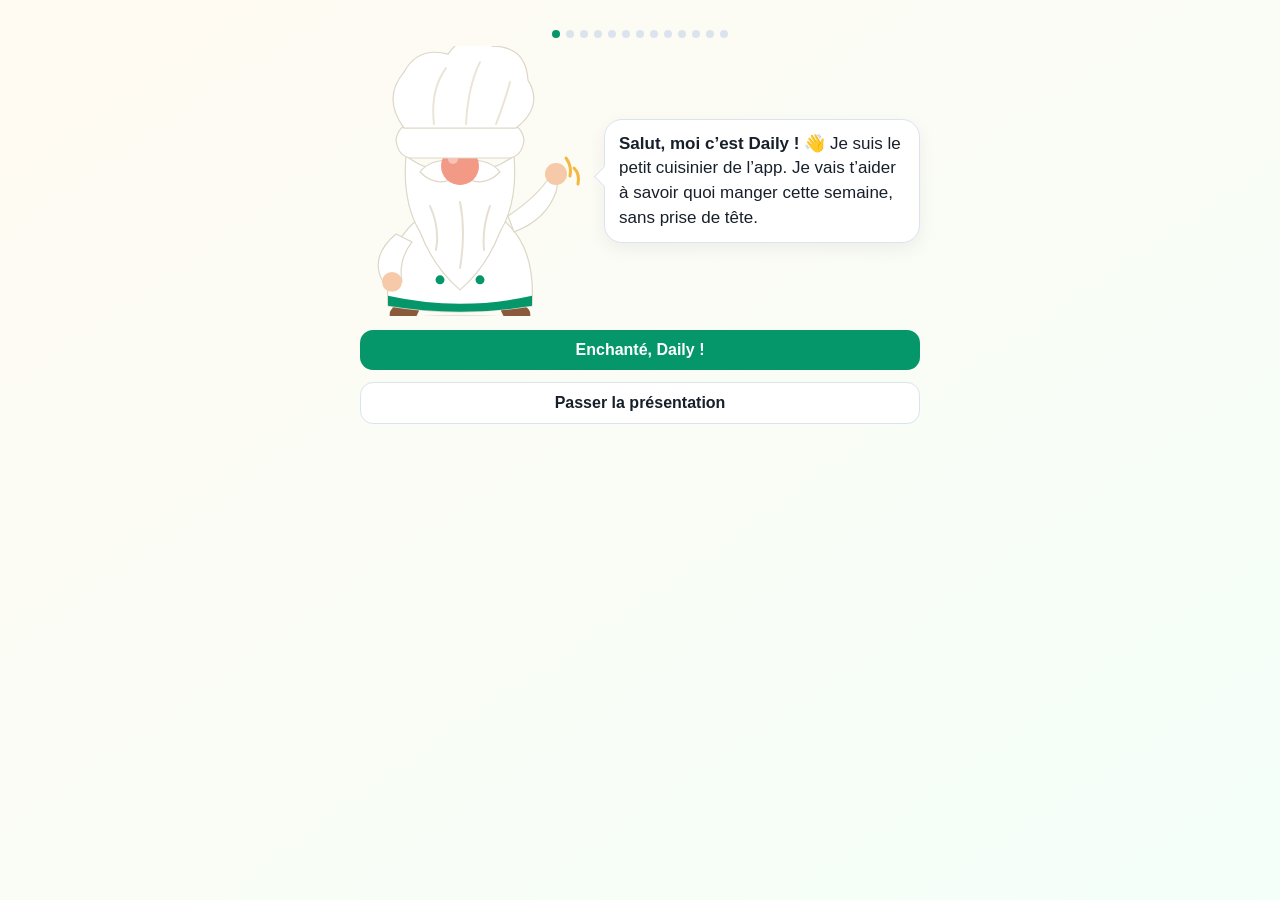
==== index.html @ 08488a94 "5.56.0 : anti-gaspi en option dans Ma semaine — dernier swipe = repas fait avec les restes, placé le" ====
<!doctype html><html lang="fr"><head><meta charset="utf-8"><meta name="viewport" content="width=device-width,initial-scale=1,viewport-fit=cover"><meta name="theme-color" content="#059669"><title>Swipe Repas Beta 5.56.0</title><link rel="icon" href="./assets/icons/icon-32.png?v=5560"><link rel="manifest" href="./manifest.webmanifest"><link rel="apple-touch-icon" href="./assets/icons/icon-180.png?v=5560"><meta name="apple-mobile-web-app-capable" content="yes"><meta name="apple-mobile-web-app-status-bar-style" content="default"><link rel="stylesheet" href="./css/app.css?v=5560"></head><body><main id="app"><div class="daily-loading"><img class="daily-fig bob" src="./assets/daily/daily-lit.svg" alt="Daily, le gnome cuisinier"><p>Daily feuillette ses livres de recettes…</p></div></main><button id="installPwa" class="install-pwa" hidden>📲 Installer Swipe Repas</button><script src="./js/app.js?v=5560"></script></body></html>
---- css/app.css ----
:root{--green:#059669;--green2:#10b981;--mint:#d1fae5;--ink:#17202a;--muted:#64748b;--border:#dbe4ee;--coral:#ff6b5f;--amber:#f59e0b;--bg:#f8fafc}*{box-sizing:border-box}body{margin:0;font-family:Segoe UI,Arial,sans-serif;color:var(--ink);background:linear-gradient(145deg,#fffaf2,#f4fff9);min-height:100vh}button,input,select,textarea{font:inherit}button{cursor:pointer}#app{max-width:980px;margin:auto;padding:24px 20px 120px}.brand{display:flex;gap:15px;align-items:center}.brand img{width:58px}.muted{color:var(--muted)}.eyebrow{font-size:12px;font-weight:900;color:var(--green);letter-spacing:.08em}.panel,.swipe-card,.plan-card,.search-card,.stock-card{background:#fff;border:1px solid var(--border);border-radius:22px;padding:18px;box-shadow:0 10px 30px #0f172a0f;margin:14px 0}.grid2{display:grid;grid-template-columns:1fr 1fr;gap:14px}.field{display:grid;gap:7px}.field label{font-weight:800}.field input,.field select,.field textarea,.shop-row input{padding:12px;border:1px solid var(--border);border-radius:12px;background:#fff;min-width:0}.btn,.chip,.choice{border:0;border-radius:13px;padding:11px 14px;font-weight:800}.btn{background:var(--green);color:#fff}.btn.secondary,.chip,.choice{background:#fff;color:var(--ink);border:1px solid var(--border)}.wide{width:100%}.actions,.chips{display:flex;gap:8px;flex-wrap:wrap}.choice.on,.chip.on{background:var(--mint);border-color:var(--green)}.nav{position:fixed;bottom:0;left:0;right:0;background:#fff;border-top:1px solid var(--border);display:flex;justify-content:center;z-index:10;overflow-x:auto}.nav button{padding:11px 13px;border:0;background:#fff;white-space:nowrap}.nav button.on{color:var(--green);font-weight:900}.home-actions{display:grid;grid-template-columns:1fr 1fr;gap:12px}.home-choice{padding:20px;border-radius:18px;border:1px solid var(--border);background:#fff;text-align:left}.home-choice.primary{background:linear-gradient(135deg,#ecfdf5,#fff)}.home-choice span{font-size:30px;display:block}.home-choice b,.home-choice small{display:block}.swipe-card{padding:0;overflow:hidden;text-align:center}.swipe-visual{height:330px;background:#eef2f7}.swipe-visual img{width:100%;height:100%;object-fit:cover}.swipe-body{padding:20px}.swipe-actions{display:flex;justify-content:center;gap:48px}.round{width:72px;height:72px;border-radius:50%;font-size:30px;background:#fff;border:3px solid}.phase{text-align:center}.plan-card{display:grid;grid-template-columns:120px 1fr;gap:14px}.plan-thumb{height:110px;border-radius:16px;overflow:hidden;background:#eee}.plan-thumb img,.search-img img{width:100%;height:100%;object-fit:cover}.danger{color:#be123c!important}.search-card{display:grid;grid-template-columns:95px 1fr;gap:14px}.search-img{height:88px;border-radius:14px;overflow:hidden;background:#eee}.shop-row{display:grid;grid-template-columns:28px 1fr 100px 75px 38px;gap:7px;align-items:center;margin:8px 0}.shop-row.done{opacity:.55}.shop-row.done input:not([type=checkbox]){text-decoration:line-through}.stock-card{display:grid;grid-template-columns:1fr auto auto;align-items:center;gap:10px;padding:12px;margin:8px 0}.toast{position:fixed;top:18px;left:50%;transform:translateX(-50%);background:#17202a;color:#fff;padding:12px 18px;border-radius:999px;z-index:99;max-width:90%;text-align:center}.modal{position:fixed;inset:0;background:#0008;z-index:30;overflow:auto;padding:20px}.sheet{max-width:760px;margin:auto;background:#fff;border-radius:22px;padding:20px}.hero{width:100%;height:270px;object-fit:cover;border-radius:16px}.step{display:grid;grid-template-columns:34px 1fr;gap:10px;padding:12px;border:1px solid var(--border);border-radius:14px;margin:8px 0}.step>span{width:32px;height:32px;border-radius:50%;background:var(--mint);display:grid;place-items:center;font-weight:900}.short-box{background:#111827;color:#fff;border-radius:18px;padding:18px;margin-top:14px}.cook-step{font-size:20px;line-height:1.45;padding:24px;border-radius:18px;background:#ecfdf5}.notice{background:#fff7ed;border:1px solid #fed7aa;padding:13px;border-radius:14px}.empty{text-align:center;padding:35px}.progress{height:8px;background:#e5e7eb;border-radius:10px;overflow:hidden}.progress i{display:block;height:100%;background:var(--green)}@media(max-width:700px){#app{padding:16px 12px 108px}.grid2,.home-actions{grid-template-columns:1fr}.swipe-visual{height:250px}.plan-card{grid-template-columns:90px 1fr}.plan-thumb{height:90px}.shop-row{grid-template-columns:24px 1fr 65px 56px 32px}.shop-row input{padding:8px 5px;font-size:12px}.nav button{font-size:12px;padding:10px 8px}}

.slide-nav{display:flex;justify-content:space-between;gap:12px;margin-top:18px}.day-block{background:#ffffff80;border:1px solid var(--border);border-radius:24px;padding:14px;margin:16px 0}.empty-slot{opacity:.65}.manual-item{display:flex;justify-content:space-between;align-items:center;gap:12px;padding:10px;border-bottom:1px solid var(--border)}

/* 5.19 candidate GitHub: Shorts video postponed; stable features kept. */

.swipe-backbar{display:flex;justify-content:flex-start;margin:4px 0 10px}.swipe-backbar .btn{min-width:110px}

/* 5.20.0 - verification Je cuisine maintenant */
.validation-row{display:grid;grid-template-columns:minmax(0,1fr) auto;gap:7px 12px;align-items:center;padding:12px;border:1px solid var(--border);border-radius:14px;margin:9px 0}.validation-row small{grid-column:1/-1;color:var(--muted)}.validation-row.ok{background:#ecfdf5;border-color:#a7f3d0}.validation-row.miss{background:#fff7ed;border-color:#fed7aa}

.check-actions,.confirm-stock{display:flex;gap:8px;flex-wrap:wrap;margin-top:6px}.validation-row .check-actions,.validation-row .sub-zone,.validation-row .confirm-stock{grid-column:1/-1}.confirm-stock input,.confirm-stock select{padding:10px;border:1px solid var(--border);border-radius:10px}.sub-zone{margin-top:8px;padding-top:8px;border-top:1px dashed #fed7aa}

/* 5.22 mobile swipe + PWA */
.swipe-card{touch-action:pan-y;user-select:none;-webkit-user-select:none;transition:transform .18s ease,opacity .18s ease,box-shadow .18s ease;will-change:transform}.swipe-card.swipe-like{box-shadow:0 14px 38px #10b98155}.swipe-card.swipe-nope{box-shadow:0 14px 38px #ff6b5f55}.install-pwa{position:fixed;right:14px;bottom:76px;z-index:25;border:0;border-radius:999px;padding:12px 16px;background:#17202a;color:#fff;font-weight:900;box-shadow:0 10px 30px #0003}@media(max-width:700px){.swipe-card{touch-action:pan-y}.round{width:64px;height:64px}.install-pwa{bottom:70px;right:10px}}

.plan-thumb{position:relative}.plan-img-change{position:absolute;right:8px;top:8px;width:38px;height:38px;border:0;border-radius:50%;background:rgba(255,255,255,.94);box-shadow:0 2px 10px #0003;font-size:18px;cursor:pointer}.swipe-backbar{display:flex;justify-content:flex-start;margin-bottom:8px}

.sub-preview{display:grid;gap:4px;padding:9px 11px;margin:8px 0;background:#eefaf1;border-radius:12px}.sub-preview small{display:block}.shop-rayon h2{margin-top:0}.shop-rayon{margin-bottom:12px}

/* 5.28.0 Daily */.daily-row{display:flex;gap:12px;align-items:flex-end;margin:12px 0}.daily-fig{width:92px;flex:0 0 auto}.bubble{position:relative;background:#fff;border:1px solid var(--border);border-radius:18px;padding:12px 14px;box-shadow:0 6px 18px #0f172a0f;line-height:1.45}.bubble:before{content:'';position:absolute;left:-8px;bottom:18px;width:14px;height:14px;background:#fff;border-left:1px solid var(--border);border-bottom:1px solid var(--border);transform:rotate(45deg)}.daily-screen{max-width:560px;margin:0 auto}.daily-screen .daily-fig{width:120px}.daily-body{display:grid;gap:12px}.daily-body .chip{font-size:15px}.dots{display:flex;gap:6px;justify-content:center;margin:6px 0 4px}.dots span{width:8px;height:8px;border-radius:50%;background:var(--border)}.dots span.on{background:var(--green)}.dnav{justify-content:space-between;margin-top:6px}.stepper{display:flex;align-items:center;justify-content:center;gap:24px}.round.small{width:52px;height:52px;font-size:24px;border-color:var(--green)}.big{font-size:40px}.center{text-align:center}.daily-loading{display:grid;place-items:center;gap:10px;min-height:60vh;text-align:center;color:var(--muted)}.daily-loading .daily-fig{width:150px}.bob{animation:bob 1.6s ease-in-out infinite}@keyframes bob{0%,100%{transform:translateY(0) rotate(-2deg)}50%{transform:translateY(-8px) rotate(2deg)}}@media(prefers-reduced-motion:reduce){.bob{animation:none}}
.daily-hero{display:flex;align-items:center;gap:14px;margin:8px 0 14px}.daily-fig.hero{width:min(46vw,240px);margin-left:-10px}.daily-hero .bubble{font-size:17px}.daily-hero .bubble:before{left:-8px;bottom:auto;top:40%}.topbar{display:flex;align-items:center;margin:-8px 0 6px}.toplogo{display:flex;align-items:center;gap:8px;border:0;background:none;padding:4px 0;font-weight:900;color:var(--ink)}.toplogo img{width:34px;height:34px;border-radius:9px}
.daily-timer{position:fixed;right:10px;bottom:62px;z-index:30;display:flex;align-items:flex-end;gap:4px;pointer-events:none;max-width:78vw}.daily-timer img{width:86px;flex:0 0 auto}.bd-bubble{position:relative;background:#fff;border:2.5px solid #17202a;border-radius:20px;padding:9px 12px;font-size:15px;line-height:1.35;box-shadow:3px 3px 0 #17202a;margin-bottom:46px;max-width:260px}.bd-bubble:after{content:'';position:absolute;right:-14px;bottom:14px;border-width:9px 0 9px 15px;border-style:solid;border-color:transparent transparent transparent #17202a}.bd-bubble:before{content:'';position:absolute;right:-9px;bottom:16px;border-width:7px 0 7px 11px;border-style:solid;border-color:transparent transparent transparent #fff;z-index:1}.bd-bubble.ring{background:#fff7d6;font-size:16px}
.kid-row{display:grid;grid-template-columns:1fr auto 34px auto;align-items:center;gap:10px;background:#fff;border:1px solid var(--border);border-radius:14px;padding:8px 12px}.kid-row b{text-align:center;font-size:20px}.round.tiny{width:38px;height:38px;font-size:20px;border:2px solid var(--green);border-radius:50%;background:#fff}

.gloss{background:none;border:0;padding:0;font:inherit;color:inherit;text-decoration:underline dotted var(--green);text-underline-offset:3px;cursor:help}
.gloss-inline{color:var(--green);font-size:.9em}
.hist-row{display:flex;justify-content:space-between;align-items:center;gap:10px;padding:8px 0;border-top:1px solid var(--border)}
.hist-row span{font-size:22px}.chips.small .chip{font-size:13px;padding:4px 9px}

.astuce{background:#fff6e0;border-radius:10px;padding:7px 10px;margin:6px 0 2px;font-size:.92em}

/* 5.40.0 fêtes */.astuce{display:flex;gap:8px;align-items:flex-start}.astuce-prof{width:34px;flex:0 0 auto;margin-top:-2px}.fete{background:linear-gradient(180deg,#fff8ec,#fff)}.fete h3{margin:14px 0 6px;font-size:1rem}.fete-row{display:grid;grid-template-columns:34px 1fr;column-gap:8px;width:100%;text-align:left;background:#fff;border:1px solid var(--border);border-radius:12px;padding:8px 10px;margin:5px 0;color:var(--ink)}.fete-row span{grid-row:span 2;font-size:24px;align-self:center}.fete-row small{color:var(--muted)}
.fete-idees summary{cursor:pointer;font-weight:800;padding:8px 0;color:var(--green)}
.variantes{display:flex;flex-wrap:wrap;gap:6px;align-items:center;margin:8px 0}
.cons{margin:10px 0;background:#eef6ff;border-radius:10px;padding:8px 10px}.cons summary{cursor:pointer}.cons ul{margin:6px 0 4px 18px;padding:0}.rep-row{display:flex;gap:6px;align-items:center;justify-content:center;flex-wrap:wrap;margin:6px 0}.pot-line{display:flex;gap:6px;align-items:center;flex-wrap:wrap;margin:4px 0 10px;font-size:.95em}.reste{margin:2px 0 4px;font-size:.9em}.chip.on{background:var(--green);color:#fff}
.adapte{background:#f1ecff;border-radius:10px;padding:8px 10px;margin:8px 0}
.geste-video{margin:6px 0}.geste-video summary{cursor:pointer;font-weight:700;color:var(--green)}.geste-video video{width:100%;max-width:320px;border-radius:14px;margin-top:6px;display:block}
.n-dots{display:flex;gap:6px;margin:-4px 0 10px}.n-dots span{flex:1;height:6px;border-radius:4px;background:var(--border)}.n-dots span.on{background:var(--green)}.n-big .chip{font-size:1.02em;padding:10px 14px}.n-group{margin:12px 0 4px;font-size:.95em;color:var(--muted)}.n-more summary{cursor:pointer;font-weight:700;margin:12px 0;color:var(--green)}
.ing-row p{display:flex;gap:8px;align-items:center;margin:6px 0}.ing-row p span{flex:1}.ing-more{border:0;background:#f1ecff;border-radius:10px;padding:4px 8px;cursor:pointer}.ing-panel{background:#fbf8ff;border-radius:12px;padding:8px 10px;margin:4px 0 10px}
.swipe-ings{margin-top:8px}.swipe-ings .chips{margin-top:4px}
.prep-plat{border-top:1px solid var(--border);padding:8px 0}.prep-plat details summary{cursor:pointer;color:var(--green);font-size:.9em}.prep-ordre li,.prep-etiq li{margin:6px 0}.prep-etiq{padding-left:18px}
.tip{margin:10px 0;background:#fff6e5;border-radius:10px;padding:8px 10px;line-height:1.4}
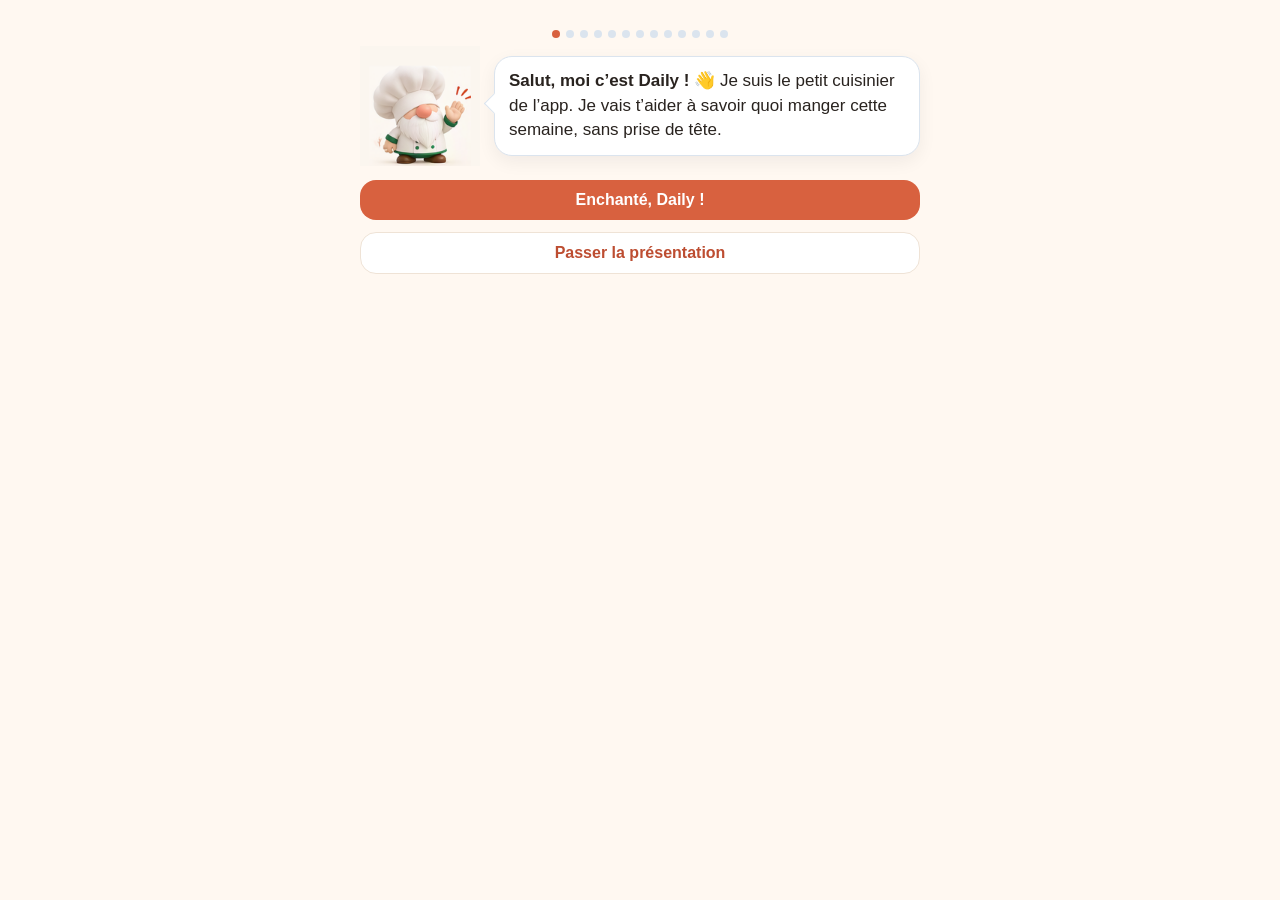
==== commit 6246fc6b: "SwipeRepas 6.0.1 — version 6 validée, publiée à la racine. Courses : surgelés convertis en grammes (" ====
--- a/index.html
+++ b/index.html
@@ -1 +1 @@
-<!doctype html><html lang="fr"><head><meta charset="utf-8"><meta name="viewport" content="width=device-width,initial-scale=1,viewport-fit=cover"><meta name="theme-color" content="#059669"><title>Swipe Repas Beta 5.56.0</title><link rel="icon" href="./assets/icons/icon-32.png?v=5560"><link rel="manifest" href="./manifest.webmanifest"><link rel="apple-touch-icon" href="./assets/icons/icon-180.png?v=5560"><meta name="apple-mobile-web-app-capable" content="yes"><meta name="apple-mobile-web-app-status-bar-style" content="default"><link rel="stylesheet" href="./css/app.css?v=5560"></head><body><main id="app"><div class="daily-loading"><img class="daily-fig bob" src="./assets/daily/daily-lit.svg" alt="Daily, le gnome cuisinier"><p>Daily feuillette ses livres de recettes…</p></div></main><button id="installPwa" class="install-pwa" hidden>📲 Installer Swipe Repas</button><script src="./js/app.js?v=5560"></script></body></html>
+<!doctype html><html lang="fr"><head><meta charset="utf-8"><meta name="viewport" content="width=device-width,initial-scale=1,viewport-fit=cover"><meta name="theme-color" content="#D8613F"><title>SwipeRepas 6.0.1</title><link rel="icon" href="./assets/icons/icon-32.png?v=6001"><link rel="manifest" href="./manifest.webmanifest"><link rel="apple-touch-icon" href="./assets/icons/icon-180.png?v=6001"><meta name="apple-mobile-web-app-capable" content="yes"><meta name="apple-mobile-web-app-status-bar-style" content="default"><link rel="stylesheet" href="./css/app.css?v=6001"><link rel="stylesheet" href="./css/ui6.css?v=6001"></head><body><main id="app"><div class="daily-loading"><img class="daily-fig bob" src="./assets/daily/conseils/daily-conseils.png" alt="Daily, le gnome cuisinier"><p>Daily feuillette ses livres de recettes…</p></div></main><button id="installPwa" class="install-pwa" hidden>📲 Installer Swipe Repas</button><script src="./js/app.js?v=6001"></script><script src="./js/ui6.js?v=6001"></script></body></html>
--- a/css/app.css
+++ b/css/app.css
@@ -41,3 +41,4 @@
 .swipe-ings{margin-top:8px}.swipe-ings .chips{margin-top:4px}
 .prep-plat{border-top:1px solid var(--border);padding:8px 0}.prep-plat details summary{cursor:pointer;color:var(--green);font-size:.9em}.prep-ordre li,.prep-etiq li{margin:6px 0}.prep-etiq{padding-left:18px}
 .tip{margin:10px 0;background:#fff6e5;border-radius:10px;padding:8px 10px;line-height:1.4}
+.slot-row{display:flex;flex-wrap:wrap;gap:6px;margin:6px 0 2px}.slot-row .chip{font-size:.82em;padding:4px 10px}.slot-add{border-style:dashed;opacity:.85}
--- a/css/ui6.css
+++ b/css/ui6.css
@@ -0,0 +1,97 @@
+/* SwipeRepas 6.0.0 — palette Terracotta (posée par-dessus app.css) */
+:root{--t:#D8613F;--td:#BD4D31;--tom:#C94C3B;--cr:#FFF8F1;--mou:#E5B94B;--oli:#68705A;--gl:#DFF2F7;--tx:#29231F;--li:#EFE3D6;
+ --green:#D8613F;--green-dark:#BD4D31;--brand:#D8613F;--bg:#FFF8F1;--text:#29231F}
+body{background:var(--cr);color:var(--tx)}
+.btn{background:var(--t);border-color:var(--t);color:#fff;border-radius:16px}
+.btn:hover{background:var(--td)}
+.btn.secondary{background:#fff;color:var(--td);border:1.5px solid var(--li)}
+.chip{border-radius:999px;border:1.5px solid var(--li);background:#fff;color:var(--tx)}
+.chip.on,.chip.active{background:var(--t);color:#fff;border-color:var(--t)}
+.muted{color:#7a6d63}.small,.small6{font-size:.85rem}.center{text-align:center}.center-block{display:block;margin:10px auto}
+.h6{font-size:1.5rem;margin:.4rem 0}
+/* Barre du haut et navigation */
+.top6{display:flex;justify-content:space-between;align-items:center;padding:10px 14px}
+.toplogo{display:flex;align-items:center;gap:8px;background:none;border:0;font-weight:800;color:var(--td);font-size:1.05rem}
+.toplogo img{width:30px;height:30px;border-radius:9px}
+.top6-search{background:#fff;border:1.5px solid var(--li);border-radius:50%;width:40px;height:40px}
+.nav6{position:fixed;left:0;right:0;bottom:0;display:flex;background:#fff;border-top:1px solid var(--li);padding:6px 4px calc(6px + env(safe-area-inset-bottom));z-index:30}
+.nav6 button{flex:1;background:none;border:0;font-size:.72rem;color:#8b7d72;display:flex;flex-direction:column;align-items:center;gap:2px}
+.nav6 button span{font-size:1.25rem}.nav6 button.on{color:var(--t);font-weight:800}
+main#app{padding-bottom:90px}
+/* Daily */
+.daily-tip{display:flex;gap:10px;align-items:center;background:var(--gl);border-radius:18px;padding:10px 12px;margin:12px 0}
+.daily-tip .daily-fig{width:58px;height:58px;object-fit:contain;flex:none;border-radius:50%;background:var(--cr)}
+.daily-tip p{margin:0;font-size:.93rem}.daily-tip.small .daily-fig{width:44px;height:44px}
+.daily-tip .btn{margin-top:8px}
+/* Accueil */
+.home6{padding:14px 16px}
+.brand6{display:flex;align-items:center;gap:8px;font-weight:800;color:var(--td);font-size:1.1rem}
+.brand6 img{width:32px;height:32px;border-radius:9px}
+.hello6{display:flex;align-items:center;gap:12px;margin:18px 0 8px}
+.daily-hero6{width:120px;height:120px;object-fit:contain;border-radius:50%;background:#fff}
+.hello6 h1{margin:0;font-size:1.7rem}.hello6 p{margin:2px 0 0;font-size:1.1rem}
+.actions6{display:grid;gap:12px;margin:16px 0}.actions6.two{grid-template-columns:1fr 1fr}
+.act6{display:grid;grid-template-columns:48px 1fr;grid-template-rows:auto auto;align-items:center;text-align:left;background:#fff;border:1.5px solid var(--li);border-radius:20px;padding:16px;color:var(--tx);column-gap:10px}
+.act6 span{grid-row:1/3;font-size:1.8rem}.act6 b{font-size:1.05rem;text-transform:uppercase;letter-spacing:.02em}.act6 small{color:#7a6d63}
+.act6:first-child{background:var(--t);border-color:var(--t);color:#fff}.act6:first-child small{color:#fde3d8}
+.actions6.two .act6{grid-template-columns:1fr;text-align:center;padding:22px;background:#fff;color:var(--tx);border-color:var(--li)}
+.actions6.two .act6.on{border-color:var(--t);color:var(--td);box-shadow:0 0 0 2px var(--t) inset}
+/* Profil */
+.sec6{background:#fff;border-radius:16px;margin:10px 0;border:1.5px solid var(--li)}
+.sec6>summary{padding:14px 16px;font-weight:700;cursor:pointer;list-style:none}
+.sec6>summary::after{content:'›';float:right;transition:.2s}.sec6[open]>summary::after{transform:rotate(90deg)}
+.sec6>div{padding:0 16px 14px}
+.row6{display:flex;justify-content:space-between;align-items:center;gap:10px;padding:8px 0;border-bottom:1px solid #f5ece3}
+.stepper{display:flex;align-items:center;gap:10px}.stepper button{width:34px;height:34px;border-radius:50%;border:1.5px solid var(--li);background:var(--cr);font-size:1.1rem}
+.seg6{display:inline-flex;background:#f6ebe0;border-radius:999px;padding:3px;flex-wrap:wrap}
+.seg6 button{border:0;background:none;padding:7px 12px;border-radius:999px;font-size:.88rem;color:var(--tx)}
+.seg6 button.on{background:var(--t);color:#fff;font-weight:700}
+/* Prep meal */
+.prep6{padding:12px 16px}.eyebrow6{color:var(--td);font-weight:800;text-transform:uppercase;font-size:.8rem;margin:0}
+.base6{background:#fff;border-radius:24px;overflow:hidden;box-shadow:0 6px 20px rgba(41,35,31,.08)}
+.base6-img img{width:100%;height:220px;object-fit:cover;display:block}
+.base6 h1{margin:12px 16px 0;font-size:1.4rem}.base6>p{margin:4px 16px}
+.ideas6{display:grid;grid-template-columns:repeat(3,1fr);gap:8px;padding:8px 12px 16px}
+.ideas6 div{text-align:center;font-size:.78rem}.ideas6 img{width:100%;aspect-ratio:1;object-fit:cover;border-radius:12px}
+.swipe-actions{display:flex;justify-content:center;gap:40px;margin:18px 0}
+.round{width:66px;height:66px;border-radius:50%;border:0;font-size:1.6rem;box-shadow:0 4px 14px rgba(0,0,0,.12)}
+.round.no{background:#fff;color:var(--tom)}.round.yes{background:var(--t);color:#fff}
+/* Swipe */
+.acc6{margin:0 0 4px;color:#7a6d63}
+.meta6{display:flex;flex-wrap:wrap;gap:10px;align-items:center;font-size:.86rem;color:#5d5249;margin:6px 0}
+.flake{background:var(--gl);border:0;border-radius:50%;width:32px;height:32px;flex:none}
+/* Planning */
+.plan6{padding:8px 14px}.weeks6{display:flex;justify-content:space-between;align-items:center;gap:8px}
+.days6{display:flex;gap:6px;overflow-x:auto;padding:10px 0}
+.days6 button{flex:1;min-width:44px;background:#fff;border:1.5px solid var(--li);border-radius:14px;padding:6px 2px;font-size:.78rem;display:flex;flex-direction:column;align-items:center;color:var(--tx)}
+.days6 button small{font-size:1rem;font-weight:700}.days6 button.has{border-color:#f0b9a4}
+.days6 button.on{background:var(--t);color:#fff;border-color:var(--t)}
+.dayhead6{display:flex;justify-content:space-between;align-items:center}.dayhead6 h2{margin:6px 0}
+.day6{background:#fff;border-radius:18px;border:1.5px solid var(--li)}
+.meal6{display:flex;flex-wrap:wrap;align-items:center;border-bottom:1px solid #f5ece3;padding:4px 10px 4px 0}
+.meal6:last-child{border-bottom:0}
+.meal6-main{flex:1;display:flex;gap:10px;align-items:center;background:none;border:0;text-align:left;padding:10px 0 10px 12px;color:var(--tx)}
+.meal6-ico{font-size:1.3rem}.meal6-txt{display:flex;flex-direction:column}
+.meal6-txt small{color:#8b7d72;font-size:.75rem}.meal6-txt i{font-style:normal;color:#7a6d63;font-size:.82rem}
+.meal6-more{flex-basis:100%;padding:0 12px 10px}.meal6-info{font-size:.86rem;color:#5d5249}.meal6-info p{margin:4px 0}
+.gain6{text-align:center;color:var(--oli);font-size:.88rem}
+.plan6-actions{display:flex;flex-wrap:wrap;gap:8px;margin:14px 0}
+.add6{background:#fff;border-radius:16px;padding:10px;margin-top:8px}
+.empty6{text-align:center}
+/* Fiche recette */
+.sheet6{padding-bottom:20px}.sheet6 h1{margin:12px 0 0;font-size:1.45rem}
+.close6{position:sticky;top:6px;float:right;z-index:3;width:38px;height:38px;border-radius:50%;border:0;background:#fff;box-shadow:0 2px 8px rgba(0,0,0,.15)}
+.sheet6 .hero{width:100%;max-height:260px;object-fit:cover;border-radius:20px}
+.tabs6{display:flex;border-bottom:1.5px solid var(--li);margin:10px 0}
+.tabs6 button{flex:1;background:none;border:0;padding:10px;font-weight:600;color:#8b7d72;border-bottom:3px solid transparent}
+.tabs6 button.on{color:var(--t);border-color:var(--t)}
+.ings6{display:flex;flex-direction:column}
+.ing6{display:grid;grid-template-columns:1fr auto 18px;gap:10px;align-items:center;background:none;border:0;border-bottom:1px solid #f5ece3;padding:12px 2px;text-align:left;color:var(--tx);font-size:.98rem}
+.ing6 b{color:#5d5249;font-weight:600}.ing6 i{font-style:normal;color:#b9a99b}.ing6.on b,.ing6.on i{color:var(--t)}
+.nut6{display:grid;grid-template-columns:repeat(4,1fr);gap:6px;text-align:center}
+.nut6 div{background:var(--cr);border-radius:12px;padding:8px 2px}.nut6 b{display:block}.nut6 small{font-size:.72rem;color:#7a6d63}
+.bar6{display:flex;justify-content:space-around;margin:12px 0}
+.bar6 button{background:none;border:0;display:flex;flex-direction:column;align-items:center;font-size:1.3rem;color:var(--tx)}
+.bar6 small{font-size:.75rem;color:#7a6d63}
+.cons6>div{padding:10px 0;border-bottom:1px solid #f5ece3}.cons6 p{margin:4px 0 0;font-size:.92rem}
+.btn.wide{width:100%}
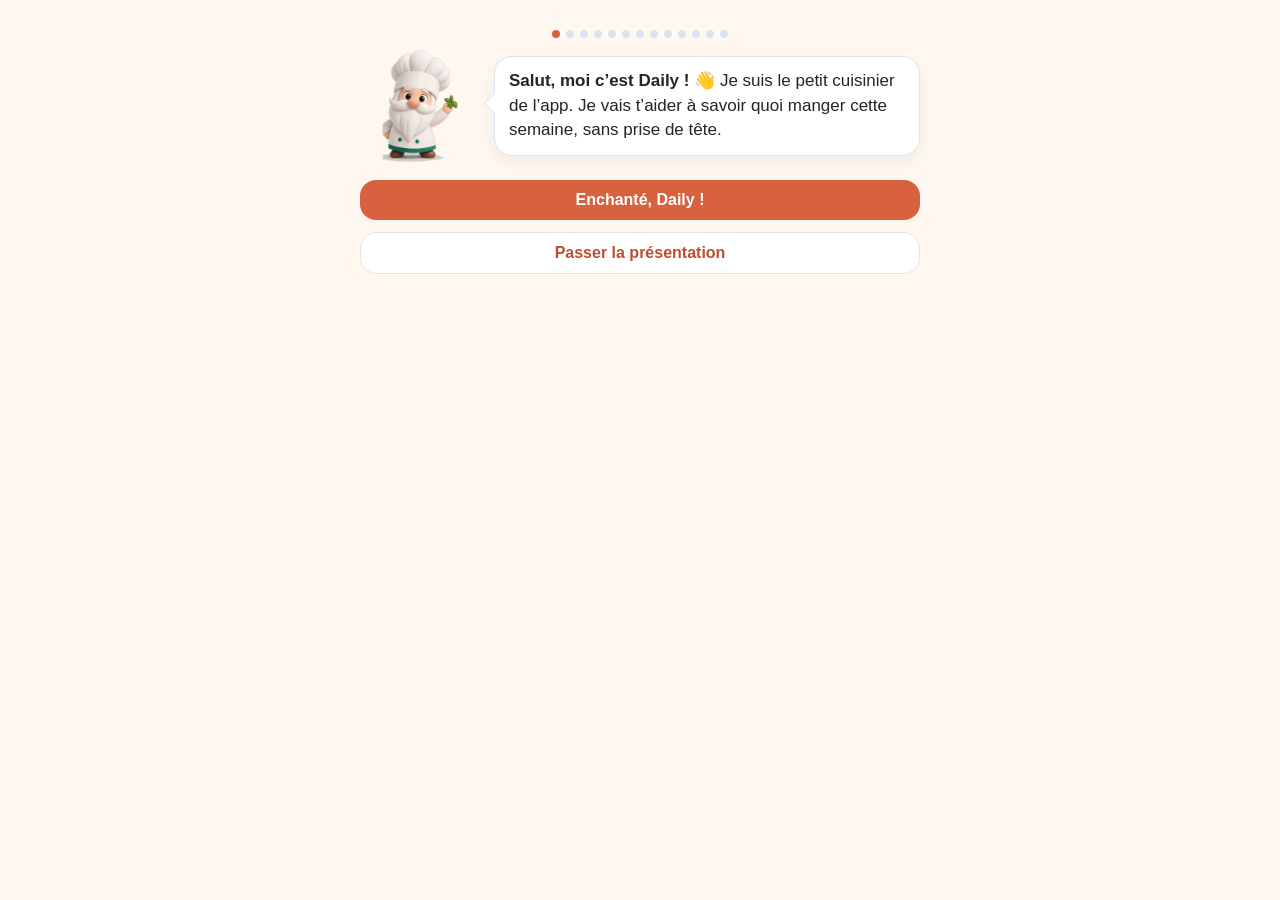
==== commit 3a8d67fd: "Add files via upload ajout fonction santé  dailly" ====
--- a/index.html
+++ b/index.html
@@ -1 +1 @@
-<!doctype html><html lang="fr"><head><meta charset="utf-8"><meta name="viewport" content="width=device-width,initial-scale=1,viewport-fit=cover"><meta name="theme-color" content="#D8613F"><title>SwipeRepas 6.0.1</title><link rel="icon" href="./assets/icons/icon-32.png?v=6001"><link rel="manifest" href="./manifest.webmanifest"><link rel="apple-touch-icon" href="./assets/icons/icon-180.png?v=6001"><meta name="apple-mobile-web-app-capable" content="yes"><meta name="apple-mobile-web-app-status-bar-style" content="default"><link rel="stylesheet" href="./css/app.css?v=6001"><link rel="stylesheet" href="./css/ui6.css?v=6001"></head><body><main id="app"><div class="daily-loading"><img class="daily-fig bob" src="./assets/daily/conseils/daily-conseils.png" alt="Daily, le gnome cuisinier"><p>Daily feuillette ses livres de recettes…</p></div></main><button id="installPwa" class="install-pwa" hidden>📲 Installer Swipe Repas</button><script src="./js/app.js?v=6001"></script><script src="./js/ui6.js?v=6001"></script></body></html>
+<!doctype html><html lang="fr"><head><meta charset="utf-8"><meta name="viewport" content="width=device-width,initial-scale=1,viewport-fit=cover"><meta name="theme-color" content="#D8613F"><title>SwipeRepas 6.2.0</title><link rel="icon" href="./assets/icons/icon-32.png?v=6200"><link rel="manifest" href="./manifest.webmanifest"><link rel="apple-touch-icon" href="./assets/icons/icon-180.png?v=6200"><meta name="apple-mobile-web-app-capable" content="yes"><meta name="apple-mobile-web-app-status-bar-style" content="default"><link rel="stylesheet" href="./css/app.css?v=6200"><link rel="stylesheet" href="./css/ui6.css?v=6200"><link rel="stylesheet" href="./css/health.css?v=6200"></head><body><main id="app"><div class="daily-loading"><img class="daily-fig bob" src="./assets/daily/conseils/daily-conseils.png?v=6200" alt="Daily, le gnome cuisinier"><p>Daily feuillette ses livres de recettes…</p></div></main><button id="installPwa" class="install-pwa" hidden>📲 Installer Swipe Repas</button><script src="./js/app.js?v=6200"></script><script src="./js/ui6.js?v=6200"></script><script src="./js/health-templates.js?v=6200"></script><script src="./js/health.js?v=6200"></script></body></html>
--- a/css/health.css
+++ b/css/health.css
@@ -0,0 +1,32 @@
+/* SwipeRepas 6.1.0 — fiche Santé & tolérances (palette Terracotta de ui6.css) */
+.health6{padding:6px 2px 20px}
+.health6 .h2h{font-size:1.1rem;margin:22px 0 8px}.health6 .h3h{font-size:.95rem;margin:16px 0 6px;color:#7a6d63}
+.hnote{background:#fff;border-left:4px solid var(--mou);border-radius:12px;padding:10px 12px;font-size:.88rem;line-height:1.45;margin:10px 0}
+.hsearch{width:100%;padding:13px 14px;border:1.5px solid var(--li);border-radius:14px;background:#fff;font-size:1rem;margin:4px 0 8px}
+.hcond{display:flex;justify-content:space-between;align-items:center;gap:10px;flex-wrap:wrap;padding:10px 0;border-bottom:1px solid var(--li)}
+.hcond small{display:block;color:#7a6d63}.hcond.off{opacity:.55}
+.hrow{display:grid;grid-template-columns:1fr auto;gap:2px 10px;width:100%;text-align:left;background:#fff;border:1.5px solid var(--li);border-radius:14px;padding:12px 14px;margin:6px 0;color:var(--tx);min-height:52px}
+.hrow small{grid-column:1/-1;color:#7a6d63}.hname{font-weight:700}
+.hpill{font-size:.75rem;font-weight:800;border-radius:999px;padding:3px 9px;background:var(--li);white-space:nowrap}
+.hpill.s-TOLERATED{background:#e3f1df;color:#3d6b34}.hpill.s-LIMIT{background:#fbefd2;color:#8a6412}.hpill.s-AVOID{background:#fde3d8;color:var(--td)}.hpill.s-STRICT_EXCLUSION{background:var(--tom);color:#fff}
+.hdemo{font-style:normal;font-size:.7rem;font-weight:800;background:var(--gl);border-radius:999px;padding:2px 8px;vertical-align:middle}
+.hdanger{color:var(--tom)!important;margin-top:18px}
+.hask{background:var(--gl);border-radius:16px;padding:12px;margin:12px 0}.hask p{margin:0 0 8px}
+.hcustom{display:flex;align-items:center;gap:8px;margin-top:8px}.hcustom input{width:70px;padding:10px;border:1.5px solid var(--li);border-radius:10px}
+.hwarn{background:#fde3d8;color:var(--td);border-radius:10px;padding:6px 10px;font-size:.85rem;margin:0 0 8px}
+.hentry{margin:14px 0}
+.hswipe{max-width:460px;margin:0 auto}
+.hcard{position:relative;display:grid;place-items:center;align-content:center;gap:6px;min-height:300px;background:#fff;border:1.5px solid var(--li);border-radius:26px;box-shadow:0 12px 30px #29231f14;text-align:center;touch-action:none;user-select:none;-webkit-user-select:none;transition:transform .15s ease;margin:10px 0 18px;padding:20px}
+.hcard h2{font-size:2rem;margin:0;text-transform:capitalize}
+.hcard[data-dir=right]{box-shadow:0 12px 34px #68705a55}.hcard[data-dir=left]{box-shadow:0 12px 34px #d8613f55}.hcard[data-dir=up]{box-shadow:0 12px 34px #c94c3b77}
+.hcard-up{position:absolute;top:12px;font-size:.75rem;color:#b3a69b}
+.hbtns{display:grid;grid-template-columns:1fr 1fr 1fr;gap:8px}
+.hb{border-radius:16px;padding:14px 6px;font-weight:800;border:1.5px solid var(--li);background:#fff;color:var(--tx);min-height:56px}
+.hb.ok{border-color:var(--oli);color:#3d6b34}.hb.nope{border-color:var(--t);color:var(--td)}.hb.excl{background:var(--tom);border-color:var(--tom);color:#fff}
+.health6 .seg6,.sheet .seg6{flex-wrap:nowrap;flex:none}.health6 .seg6 button,.sheet .seg6 button{white-space:nowrap}
+.hpanel{background:var(--cr);border:1.5px solid var(--li);border-radius:14px;padding:10px 12px;margin:8px 0;font-size:.9rem;line-height:1.45}.hpanel p{margin:4px 0}
+.hlist{margin:6px 0 10px;padding-left:18px}.hlist li{margin:4px 0}.hlist small{color:#7a6d63}
+.hsrc{margin-top:6px;font-size:.8rem}.hsrc a{display:block;color:var(--td);margin-top:3px;word-break:break-word}
+.hsug{display:block;color:var(--td);font-weight:700;margin-top:2px}
+.hcond{display:block}.hcondtop{display:flex;justify-content:space-between;gap:8px}.hcond .actions{margin:8px 0 4px}
+.hsugbtn{margin-top:10px}
